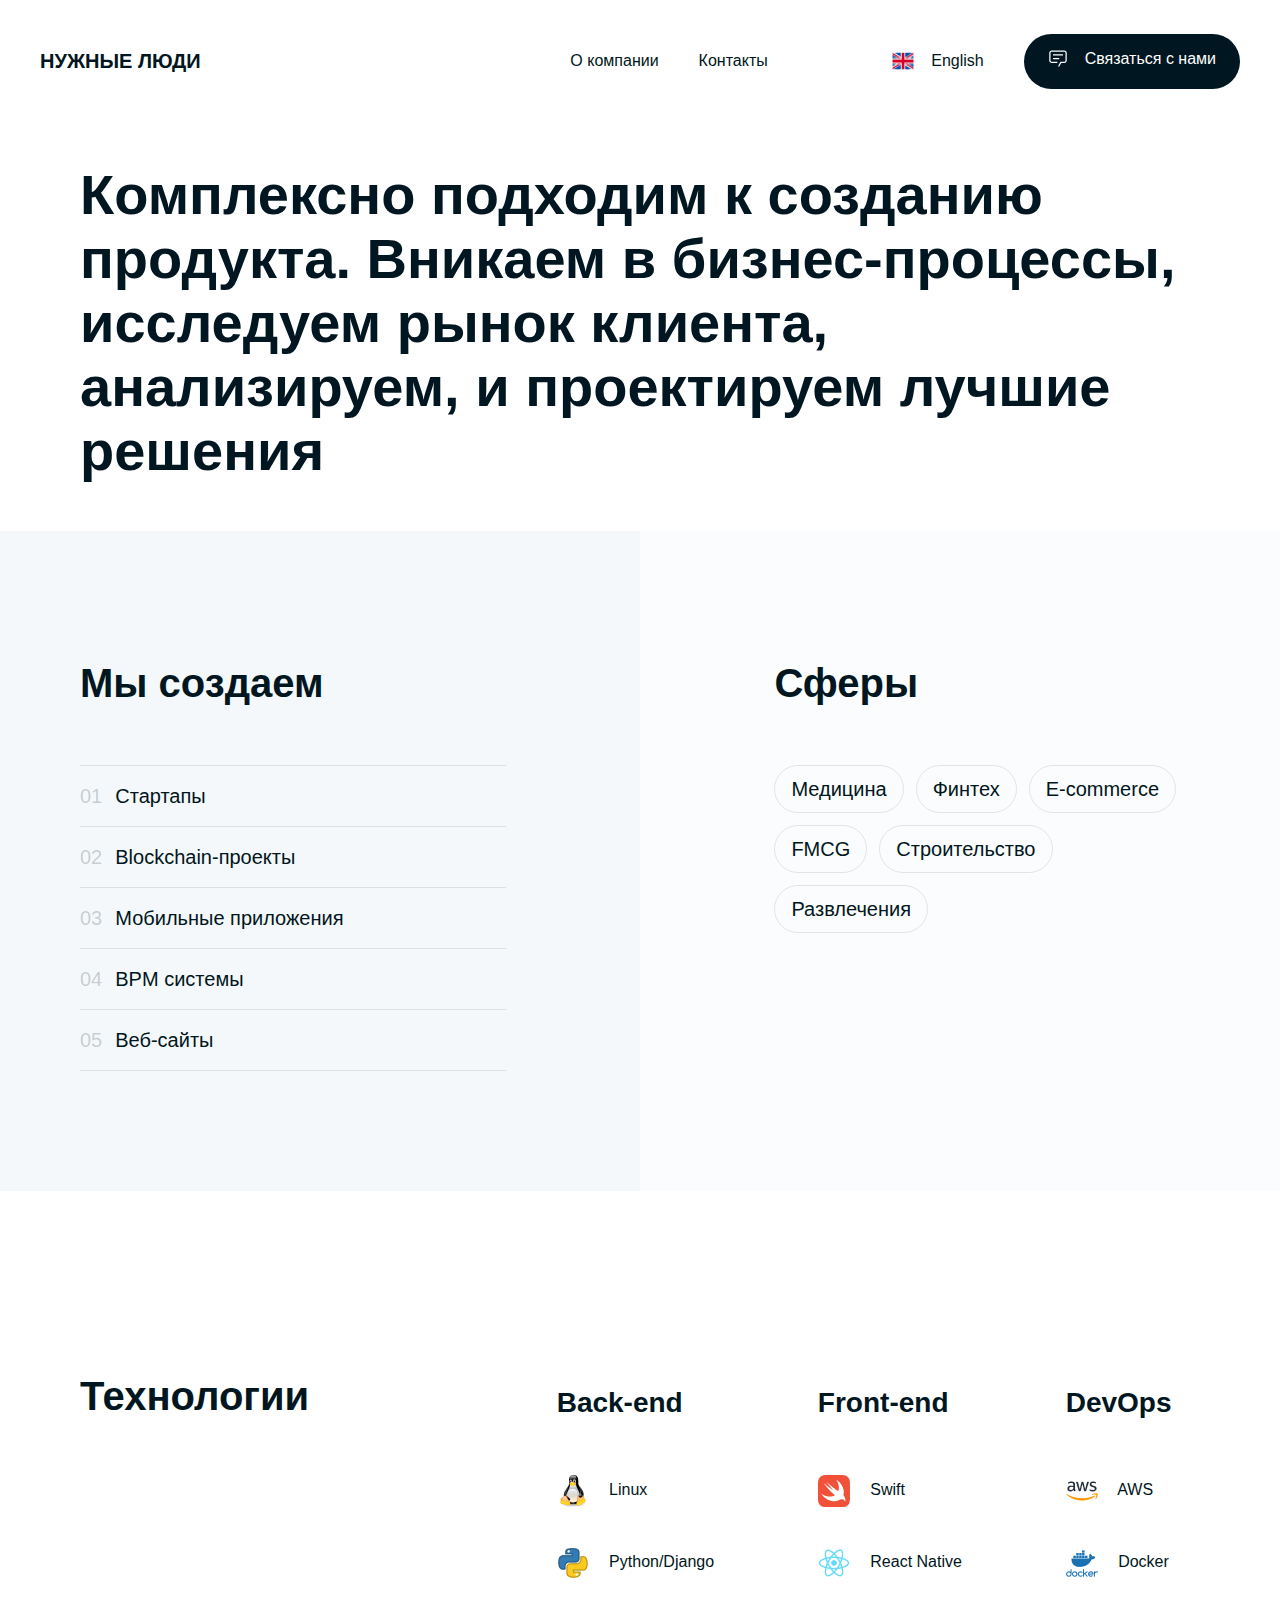
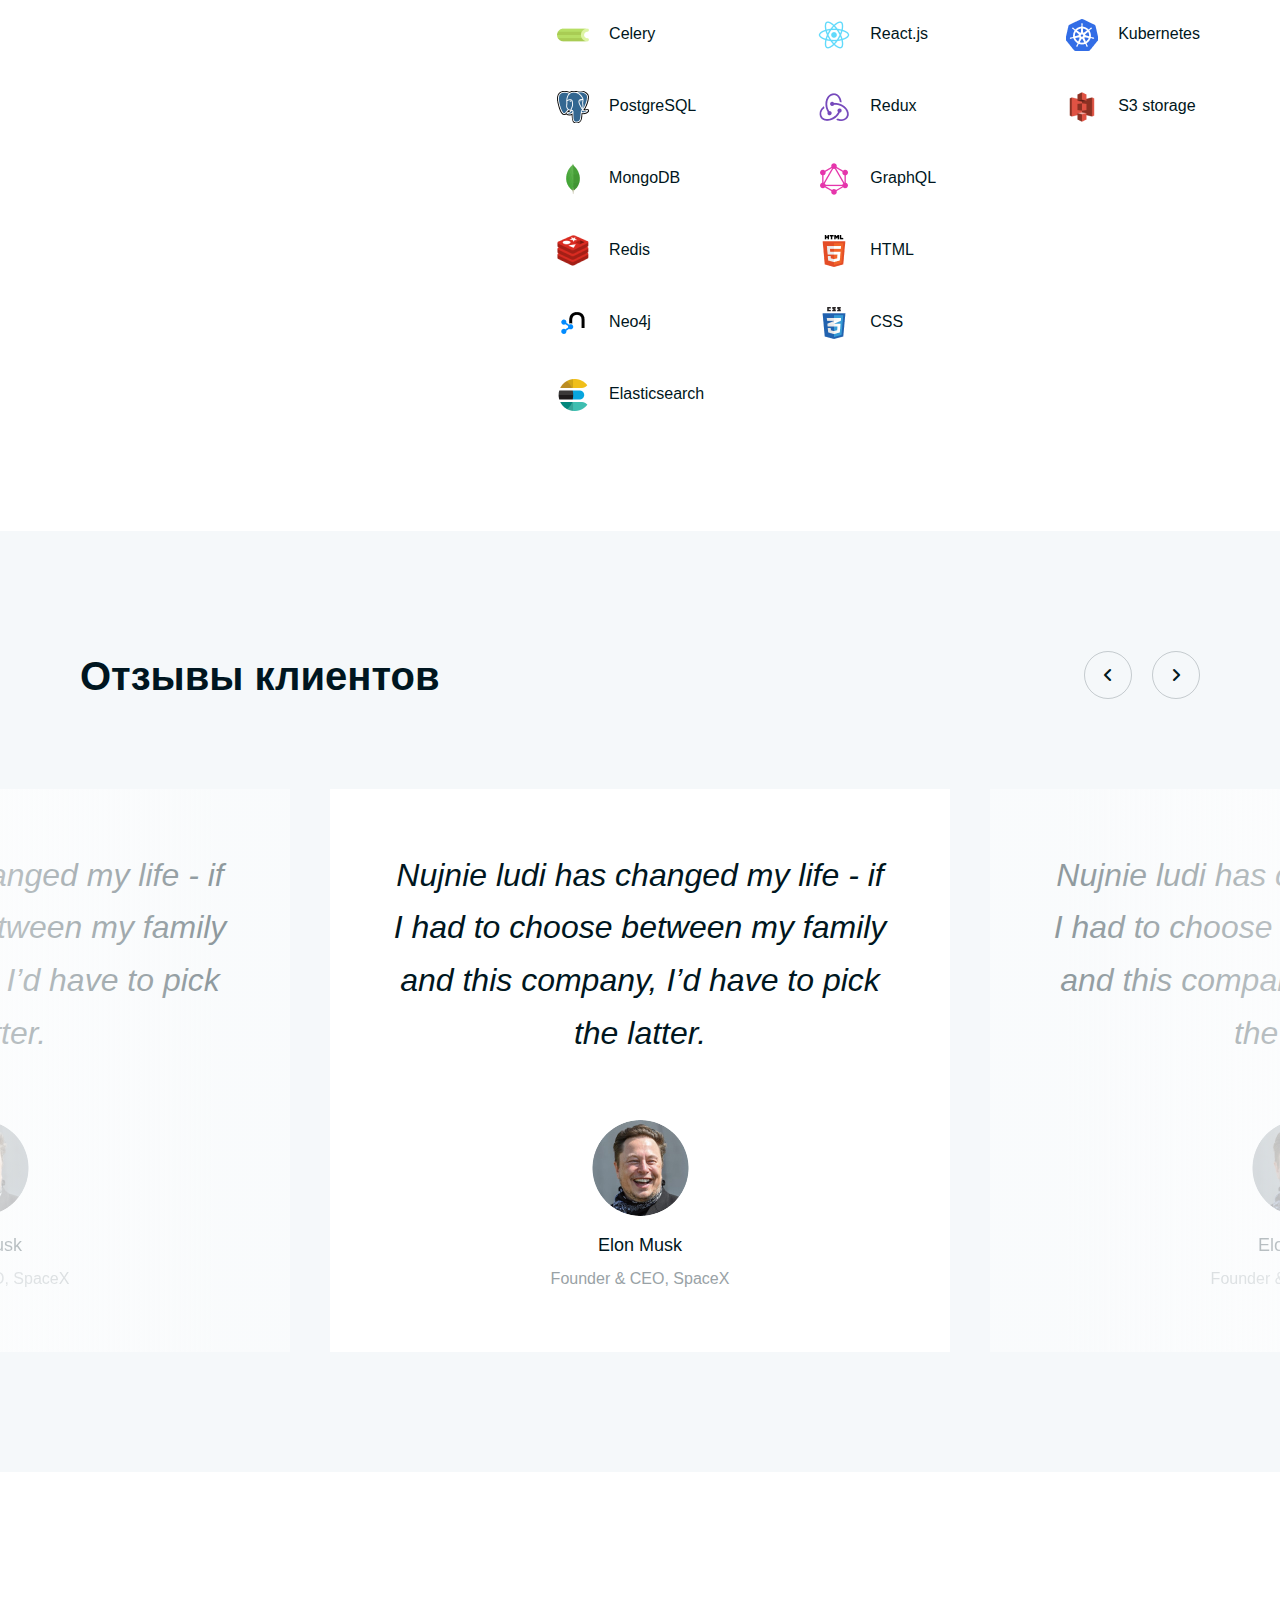
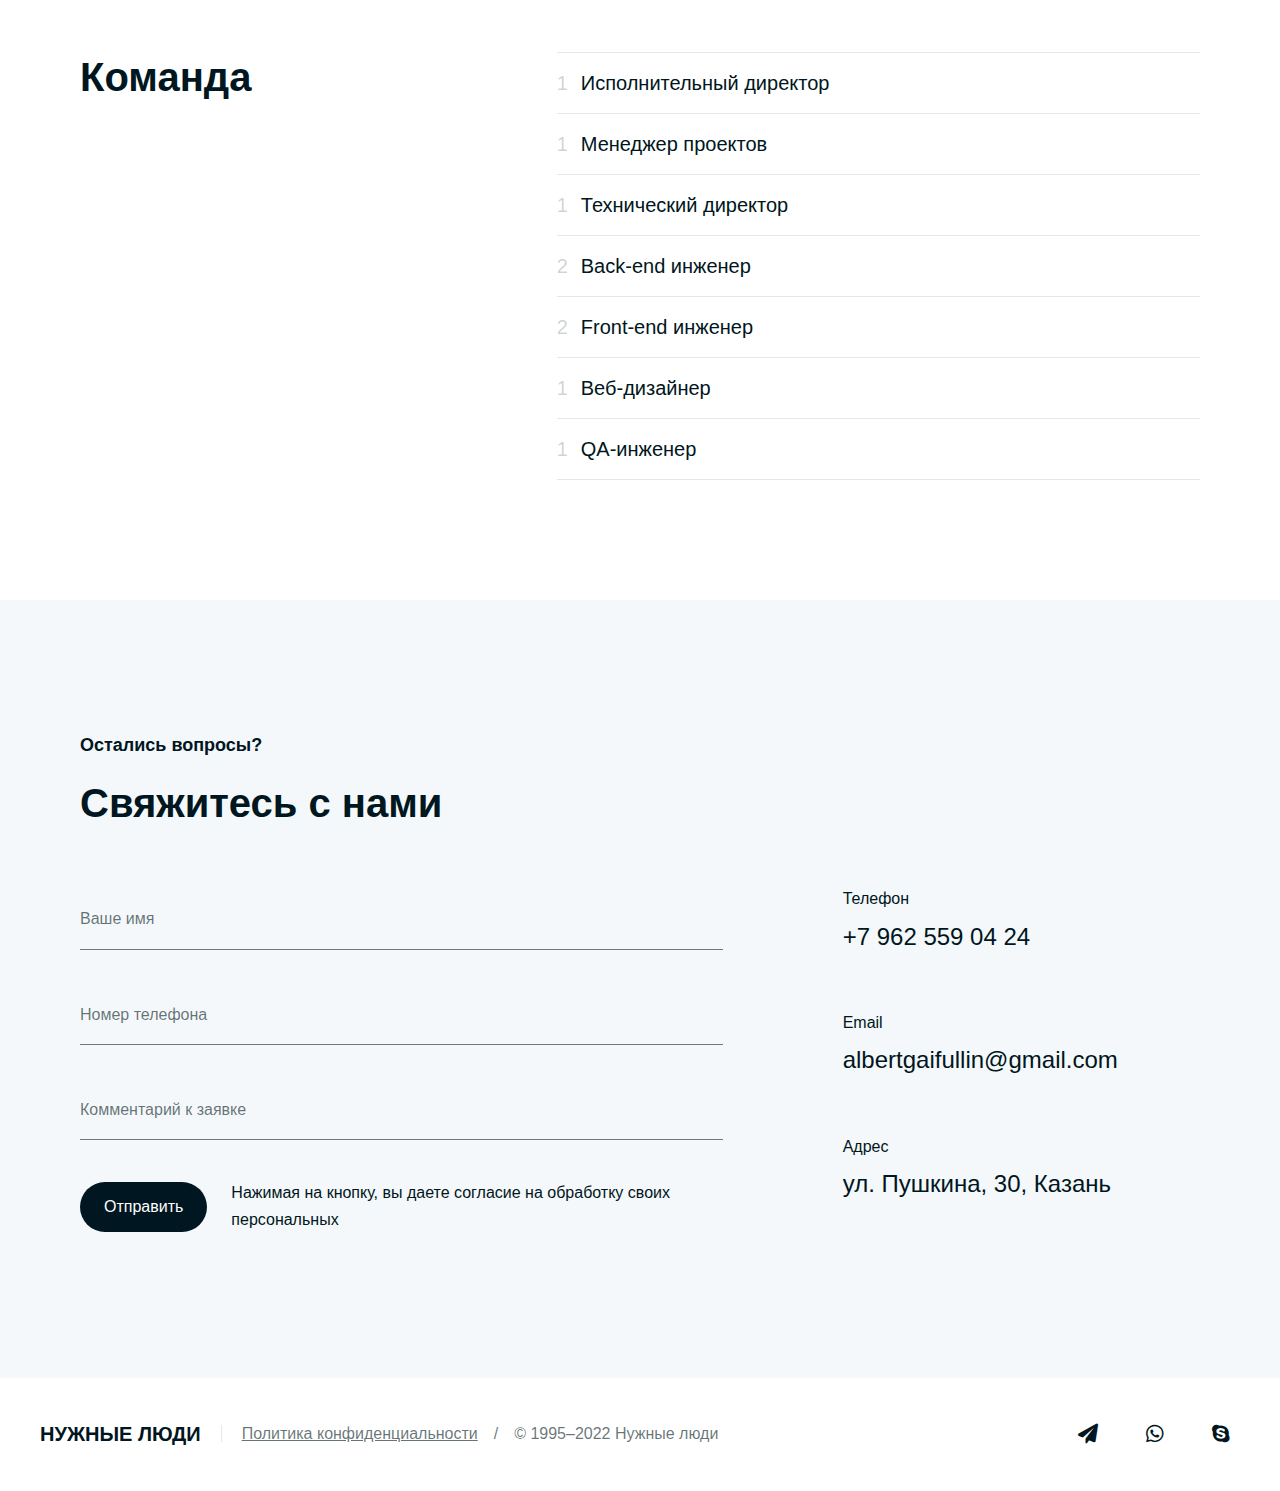
==== about.html @ 9cf22877 "1" ====
<!DOCTYPE html>
<html>

<head>

	<meta charset="utf-8">
	<!-- <base href="/"> -->

	<title>Нужные люди</title>
	<meta name="description" content="Создаем веб-сервисы и мобильные приложения">

	<meta name="viewport"
		content="width=device-width, initial-scale=1.0, minimum-scale=1.0, maximum-scale=1.0, user-scalable=no">

	<link rel="icon" href="images/favicon.png">
	<meta property="og:image" content="images/preview.jpg">

	<link rel="stylesheet" href="libs/bootstrap/css/bootstrap-reboot.min.css">
	<link rel="stylesheet" href="libs/bootstrap/css/bootstrap-grid.min.css">
	<link rel="stylesheet" href="fonts/fa/all.min.css">
	<link rel="stylesheet" href="css/main.css">
	<link rel="stylesheet" href="css/media.css">
	<link rel="stylesheet" href="libs/swiper/swiper-bundle.min.css">
	<script src="libs/jquery/jquery-3.6.0.min.js" defer></script>

	<script src="js/common.js" defer></script>
	<script src="libs/mixitup/dist/mixitup.min.js"></script>
	<script src="libs/swiper/swiper-bundle.min.js"></script>

</head>

<body>
	<main>
		<header>
			<div class="header-left">
				<a href="/" class="logo">
					Нужные люди
				</a>
			</div>
			<div class="mobile-menu">
				<span></span>
			</div>
			<div class="header-right">
				<nav class="header-menu">
					<ul>
						<li><a href="#">О компании</a></li>
						<li><a href="#">Контакты</a></li>
					</ul>
				</nav>
				<div class="header-info">
					<div class="language">
						<div class="active-language">
							<img src="images/uk.png" alt="">
							<span>English</span>
						</div>
					</div>
					<div class="language-list">
						<div class="language-list-menu">
							<div class="language-list-menu-item">
								<a href="#"><img src="images/uk.png" alt="">Русский</a>
							</div>
							<div class="language-list-menu-item">
								<a href="#"><img src="images/uk.png" alt="">Китайский</a>
							</div>
						</div>
					</div>
					<div class="contact-widgets hide-on-desk">
						<div class="contact-widget">
							<p>Телефон</p>
							<a href="tel:+79625590424">+7 962 559 04 24</a>
						</div>
						<div class="contact-widget">
							<p>Email</p>
							<a href="mailto:albertgaifullin@gmail.com">albertgaifullin@gmail.com</a>
						</div>
						<div class="contact-widget">
							<p>Адрес</p>
							<span>ул. Пушкина, 30, Казань</span>
						</div>
					</div>
					<div class="contact-right">
						<a href="#" class="main-btn hide-on-mob contact-btn">Связаться с нами</a>
						<div class="contact-widget-header">
							<ul>
								<li><a href="#"><i class="fa-regular fa-paper-plane"></i>Telegram</a></li>
								<li><a href="#"><i class="fa-brands fa-whatsapp"></i>WhatsApp</a></li>
								<li><a href="#"><i class="fa-brands fa-skype"></i>Skype</a></li>
								<li><a href="#"><i class="fa-regular fa-envelope"></i>Email</a></li>
							</ul>
						</div>
					</div>
				</div>
			</div>
		</header>
		<section class="first-section first-home">
			<div class="container">
				<div class="row">
					<div class="col-12">
						<div class="title-wrap">
							<h1>Комплексно подходим к созданию продукта. Вникаем в бизнес-процессы, исследуем рынок клиента, анализируем, и проектируем лучшие решения</h1>
						</div>
					</div>
				</div>
			</div>
		</section>
		<section class="services">
			<div class="container">
				<div class="row">
					<div class="col-12">
						<div class="services-list">
							<div class="service-item">
								<h2>Мы создаем</h2>
								<ul>
									<li><span>01</span>Стартапы</li>
									<li><span>02</span>Blockchain-проекты</li>
									<li><span>03</span>Мобильные приложения</li>
									<li><span>04</span>BPM системы</li>
									<li><span>05</span>Веб-сайты</li>
								</ul>
							</div>
							<div class="service-item">
								<h2>Сферы</h2>
								<ul>
									<li><a href="#">Медицина</a></li>
									<li><a href="#">Финтех</a></li>
									<li><a href="#">E-commerce</a></li>
									<li><a href="#">FMCG</a></li>
									<li><a href="#">Cтроительство</a></li>
									<li><a href="#">Развлечения</a></li>
								</ul>
							</div>
						</div>
					</div>
				</div>
			</div>
		</section>
		<section class="tech">
			<div class="container">
				<div class="row">
					<div class="col-lg-5">
						<div class="section-title-widget">
							<h2>Технологии</h2>
						</div>
					</div>
					<div class="col-lg-7">
						<div class="tech-list">
							<div class="tech-list-item">
								<div class="tech-list-title">
									<h3>Back-end</h3>
								</div>
								<div class="tech-list-info">
									<img src="images/linux.png" alt="">
									<span>Linux</span>
								</div>
								<div class="tech-list-info">
									<img src="images/pyton.png" alt="">
									<span>Python/Django</span>
								</div>
								<div class="tech-list-info">
									<img src="images/celery.png" alt="">
									<span>Celery</span>
								</div>
								<div class="tech-list-info">
									<img src="images/postagresql.png" alt="">
									<span>PostgreSQL</span>
								</div>
								<div class="tech-list-info">
									<img src="images/mongo.png" alt="">
									<span>MongoDB</span>
								</div>
								<div class="tech-list-info">
									<img src="images/redis.png" alt="">
									<span>Redis</span>
								</div>
								<div class="tech-list-info">
									<img src="images/neo4j.png" alt="">
									<span>Neo4j</span>
								</div>
								<div class="tech-list-info">
									<img src="images/elasticsearch.png" alt="">
									<span>Elasticsearch</span>
								</div>
							</div>
							<div class="tech-list-item">
								<div class="tech-list-title">
									<h3>Front-end</h3>
								</div>
								<div class="tech-list-info">
									<img src="images/switft.png" alt="">
									<span>Swift</span>
								</div>
								<div class="tech-list-info">
									<img src="images/react.png" alt="">
									<span>React Native</span>
								</div>
								<div class="tech-list-info">
									<img src="images/react.png" alt="">
									<span>React.js</span>
								</div>
								<div class="tech-list-info">
									<img src="images/redux.png" alt="">
									<span>Redux</span>
								</div>
								<div class="tech-list-info">
									<img src="images/graphql.png" alt="">
									<span>GraphQL</span>
								</div>
								<div class="tech-list-info">
									<img src="images/html.png" alt="">
									<span>HTML</span>
								</div>
								<div class="tech-list-info">
									<img src="images/css.png" alt="">
									<span>CSS</span>
								</div>
							</div>
							<div class="tech-list-item">
								<div class="tech-list-title">
									<h3>DevOps</h3>
								</div>
								<div class="tech-list-info">
									<img src="images/aws.png" alt="">
									<span>AWS</span>
								</div>
								<div class="tech-list-info">
									<img src="images/docker.png" alt="">
									<span>Docker</span>
								</div>
								<div class="tech-list-info">
									<img src="images/kubernetes.png" alt="">
									<span>Kubernetes</span>
								</div>
								<div class="tech-list-info">
									<img src="images/s3storage.png" alt="">
									<span>S3 storage</span>
								</div>
							</div>
						</div>
					</div>
				</div>
			</div>
		</section>
		<section class="feedback">
			<div class="container">
				<div class="row">
					<div class="col-md-10">
						<div class="section-title-widget">
							<h2>Отзывы клиентов</h2>
						</div>
					</div>
					<div class="col-md-2">
						<div class="feedback-arrows">
							<div class="feedback-prev feedback-btn"><i class="fa-solid fa-angle-left"></i></div>
							<div class="feedback-next feedback-btn"><i class="fa-solid fa-angle-right"></i></div>
						</div>
					</div>
				</div>
			</div>
			<div class="row">
				<div class="col-12">
					<div class="feedback-carousel">
						<div class="swiper-wrapper">
							<div class="swiper-slide text-center">
								<p><i>Nujnie ludi has changed my life - if I had to choose between my family and this company, I’d have to pick the latter.</i></p>
								<img src="images/elon.jpg" alt="">
								<div class="feedback-details">
									<div class="feedback-name">Elon Musk</div>
									<span>Founder & CEO, SpaceX</span>
								</div>
							</div>
							<div class="swiper-slide text-center">
								<p><i>Nujnie ludi has changed my life - if I had to choose between my family and this company, I’d have to pick the latter.</i></p>
								<img src="images/elon.jpg" alt="">
								<div class="feedback-details">
									<div class="feedback-name">Elon Musk</div>
									<span>Founder & CEO, SpaceX</span>
								</div>
							</div>
							<div class="swiper-slide text-center">
								<p><i>Nujnie ludi has changed my life - if I had to choose between my family and this company, I’d have to pick the latter.</i></p>
								<img src="images/elon.jpg" alt="">
								<div class="feedback-details">
									<div class="feedback-name">Elon Musk</div>
									<span>Founder & CEO, SpaceX</span>
								</div>
							</div>
						</div>
					</div>
				</div>
			</div>
		</section>
		<section class="team">
			<div class="container">
				<div class="row">
					<div class="col-md-5">
						<div class="section-title-widget">
							<h2>Команда</h2>
						</div>
					</div>
					<div class="col-md-7">
						<div class="service-item-alt">
							<ul>
								<li><span>1</span>Исполнительный директор</li>
								<li><span>1</span>Менеджер проектов</li>
								<li><span>1</span>Технический директор</li>
								<li><span>2</span>Back-end инженер</li>
								<li><span>2</span>Front-end инженер</li>
								<li><span>1</span>Веб-дизайнер</li>
								<li><span>1</span>QA-инженер</li>
							</ul>
						</div>
					</div>
				</div>
			</div>
		</section>
		<section class="contact">
			<div class="container">
				<div class="row">
					<div class="col-12">
						<div class="section-title-widget">
							<h4>Остались вопросы?</h4>
							<h2>Свяжитесь с нами</h2>
						</div>
					</div>
				</div>
				<div class="row mt-50 mt-sm-40">
					<div class="col-lg-7">
						<form action="/" class="contact-form">
							<div class="form-group">
								<input type="text" id="user_name" required autocomplete="off">
								<label for="user_name">Ваше имя</label>
							</div>
							<div class="form-group">
								<input type="text" id="user_phone" required autocomplete="off">
								<label for="user_phone">Номер телефона</label>
							</div>
							<div class="form-group">
								<input type="text" id="user_text" autocomplete="off" aria-required="false">
								<label for="user_text">Комментарий к заявке</label>
							</div>
							<div class="form-group-double">
								<button type="submit" class="main-btn">Отправить</button>
								<div class="personal-text">Нажимая на кнопку, вы даете согласие на обработку своих
									персональных</div>
							</div>
						</form>
					</div>
					<div class="col-lg-4 offset-lg-1">
						<div class="contact-widgets">
							<div class="contact-widget">
								<p>Телефон</p>
								<a href="tel:+79625590424">+7 962 559 04 24</a>
							</div>
							<div class="contact-widget">
								<p>Email</p>
								<a href="mailto:albertgaifullin@gmail.com">albertgaifullin@gmail.com</a>
							</div>
							<div class="contact-widget">
								<p>Адрес</p>
								<span>ул. Пушкина, 30, Казань</span>
							</div>
						</div>
					</div>
				</div>
			</div>
		</section>
		<footer>
			<div class="footer-widget">
				<a href="#" class="logo">
					Нужные люди
				</a>
				<div class="copyrights">
					<a href="#">Политика конфиденциальности</a>
					<p>© 1995–2022 Нужные люди</p>
				</div>
			</div>
			<div class="footer-widget">
				<nav class="social">
					<ul>
						<li><a href="#"><i class="fa-solid fa-paper-plane"></i></a></li>
						<li><a href="#"><i class="fa-brands fa-whatsapp"></i></a></li>
						<li><a href="#"><i class="fa-brands fa-skype"></i></a></li>
					</ul>
				</nav>
			</div>
		</footer>
	</main>
</body>

</html>
---- css/main.css ----
/* USER VARIABLES SECTION */

:root {
	--accent: #001620;
	--text: #001620;
	--regular-text: 16px;
	--lineheight: 1.65;
	--userfont: helvetica-neue, sans-serif;
	--systemfont: -apple-system, BlinkMacSystemFont, Arial, sans-serif;
	--alt:rgba(0, 22, 32, 0.4);
	--grey: #F5F8FA;
}

/* BOOTSTRAP SETTINGS SECTION */

/* gutter 20px (10px + 10px). Comment this code for default gutter start at 1.5rem (24px) wide. */
.container, .container-fluid, .container-lg, .container-md, .container-sm, .container-xl, .container-xxl { --bs-gutter-x: .625rem; }
.row, .row > * { --bs-gutter-x: 1.5rem; }

/* FONTS LOAD SECTION */

@font-face { src: url("../fonts/roboto-regular-webfont.woff2") format("woff2"); font-family: "helvetica-neue"; font-weight: 400; font-style: normal; }
@font-face { src: url("../fonts/roboto-italic-webfont.woff2") format("woff2"); font-family: "helvetica-neue"; font-weight: 400; font-style: italic; }
@font-face { src: url("../fonts/roboto-bold-webfont.woff2") format("woff2"); font-family: "helvetica-neue"; font-weight: 700; font-style: normal; }
@font-face { src: url("../fonts/roboto-bolditalic-webfont.woff2") format("woff2"); font-family: "helvetica-neue"; font-weight: 700; font-style: italic; }

/* GENERAL CSS SETTINGS */

::placeholder { color: rgba(0, 22, 32, 0.6); }
::selection { background-color: var(--accent); color: #fff; }
input, textarea { outline: none; }
input:focus:required{border-color: #001620;}
input:focus:required:invalid,input:focus, textarea:focus:required:invalid { border-color: #001620;}
input:required:valid, textarea:required:valid { border-color: #001620; }

body {
	font-family: var(--userfont);
	font-size: var(--regular-text);
	line-height: var(--lineheight);
	color: var(--text);
	min-width: 320px;
	position: relative;
	overflow: visible;
}

/* USER STYLES */
section{
	position: relative;
}

main{
	overflow: hidden;
}
.image {
	max-width: 100%;
	margin-bottom: var(--bs-gutter-x);
	border-radius: 4px;
}
.mb-60{
	margin-bottom: 60px;
}
.section-title-widget h2,.section-title-widget h4{
	line-height: 50px;
}
.accent {
	color: var(--accent);
	font-weight: bold;
}
.text-center{
	text-align: center;
}
.mt-50{
	margin-top: 50px;
}
h1,h2,h3,h4,h5{
	font-weight: 700;
	line-height: 64px;
}
h1{
	font-size: 56px;
}
h2{
	font-size: 40px;
}
h4{
	font-size: 18px;
}
/* buttons */
.main-btn{
	background: var(--text);
	padding: 12px 24px;
	color: #fff;
	text-decoration: none;
	transition: 0.4s ease;
	text-align: center;
	border-radius: 2rem;
	border: none;
	display: inline-block;
}
.main-btn:hover{
	opacity: 0.8;
	color: #fff;
	text-decoration: none;
	transition: 0.4s ease;
}
.case-filter {
    display: flex;
    align-items: center;
    justify-content: center;
	margin-bottom: 40px;
}
.case-filter button{
	padding: 9px 16px;
	border: 1px solid rgba(0, 22, 32, 0.1);
	background: #fff;
	margin: 0 4px;
	font-weight: 400;
	font-size: 14px;
	transition: 0.3s ease;
}
.case-filter button:hover,button.active{
	background: rgba(0, 22, 32, 0.04);
	border: 1px solid rgba(0, 22, 32, 0.4);
	transition: 0.3s ease;
}
.case-filter button span{
	margin-left: 10px;
	color: var(--alt);
	text-align: center;
}
.contact-btn::before{
	content: url('../images/chat.svg');
	margin-right: 17px;
	vertical-align: sub;
}
.alt-btn{
	color: var(--text);
	background: #fff;
	text-decoration: none;
	text-align: center;
	transition: 0.3s ease;
	padding: 13px 24px;
	border: 1px solid rgba(0, 22, 32, 0.1);
	border-radius: 2rem;
	display: inline-block;
}
.alt-btn:hover{
	opacity: 0.8;
	transition: 0.3s ease;
	color: var(--text);
}
.alt-btn.show-more::after{
	font-family: "Font Awesome 5 Free";
    content: "\f107";
    font-weight: 900;
	margin-left: 13px;
}
/*header*/
.mobile-menu{
	display: none;
	width: 24px;
	height: 24px;
	position: relative;
	transition: 0.1s ease;
}
.mobile-menu.active{
	width: 24px;
	height: 30px;
	transition: 0.1s ease;
}
.mobile-menu.active span {
    content: '';
    width: 2px;
    height: 100%;
    background: #000;
    position: absolute;
    right: 0;
    top: -6px;
    left: 0;
    margin: auto;
}
.mobile-menu.active.mobile-menu::before {
    content: '';
    width: 68%;
    height: 2px;
    background: #000;
    position: absolute;
    top: 0;
    left: 0px;
    transform: rotate(-240deg);
    -webkit-transform: rotate(-240deg);
    transition: 0.4s ease;
}
.mobile-menu.active.mobile-menu::after {
    content: '';
    width: 68%;
    height: 2px;
    background: #000;
    position: absolute;
    top: 0;
    right: 0px;
    transform: rotate(240deg);
    -webkit-transform: rotate(240deg);
    transition: 0.4s ease;
}
.mobile-menu::after {
    content: '';
    width: 100%;
    height: 2px;
    background: #000;
    position: absolute;
    top: 20%;
    transition: 0.4s ease;
}
.mobile-menu::before {
    content: '';
    width: 100%;
    height: 2px;
    background: #000;
    position: absolute;
    bottom: 20%;
    transition: 0.4s ease;
}
header{
	background: #fff;
	padding: 34px 40px;
	display: flex;
	justify-content: space-between;
	align-items: center;
}
header ul{
	list-style: none;
	padding-left: 0;
	margin-bottom: 0;
	display: flex;
}
header ul li{
	margin: 0 20px;
}
header ul li a{
	color: var(--text);
	text-decoration: none;
	transition: 0.4s ease;
}
header ul li a:hover{
	color: var(--text);
	opacity: 0.8;
	transition: 0.4s ease;
}
header .header-info {
    display: flex;
    align-items: center;
	position: relative;
}
.logo{
	font-weight: 700;
	font-size: 20px;
	color: var(--text);
	text-decoration: none;
	transition: 0.4s ease;
	text-transform: uppercase;
}
.logo:hover{
	opacity: 0.8;
	transition: 0.4s ease;
	color: var(--text);
}
.header-left {
    width: 74%;
}
.header-right {
    width: 100%;
    justify-content: space-between;
    display: flex;
    align-items: center;
}
.header-info .language{
	display: flex;
	align-items: center;
	margin-right: 40px;
}
.language-list-menu-item img{
	margin-right: 17px;
}
.language-list-menu-item {
    display: flex;
    align-items: center;
	margin:6px 0;
}
.language-list-menu-item a{
	color: var(--text);
	text-decoration: none;
	transition: 0.4s ease;
}
.language-list-menu-item a:hover{
	opacity: 0.8;
	transition: 0.4s ease;
}
.active-language {
    display: flex;
	cursor: pointer;
	transition: 0.4s ease;
}
.active-language:hover{
	opacity: 0.8;
	transition: 0.4s ease;
}
.active-language span{
	margin-left: 17px;
}
.language-list-menu {
    position: absolute;
    left: 0;
	margin-top: 20px;
	opacity: 0;
	visibility: hidden;
	transition: 0.2s ease;
}
.language-list-menu.active{
	opacity: 1;
	visibility: visible;
	transition: 0.2s ease;
	z-index: 2;
}
/*first screen*/
.first-section{
	display: flex;
	align-items: center;
	margin: 40px 0;
	height: 100%;
}
.contact-right{
	position: relative;
	
}
.contact-widget-header{
	position: absolute;
	margin-top: 16px;
	right: 0;
	padding: 22px;
	width: 100%;
	background: #fff;
	z-index: 2;
	opacity: 0;
	visibility: hidden;
	transition: 0.2s ease;
	box-shadow: 0px 42px 80px rgba(0, 22, 32, 0.06), 0px 17.5466px 33.4221px rgba(0, 22, 32, 0.0431313), 0px 9.38125px 17.869px rgba(0, 22, 32, 0.0357664), 0px 5.25905px 10.0172px rgba(0, 22, 32, 0.03), 0px 2.79304px 5.32008px rgba(0, 22, 32, 0.0242336), 0px 1.16225px 2.21381px rgba(0, 22, 32, 0.0168687);
}
.contact-widget-header.active{
	opacity: 1;
	transition: 0.2s ease;
	visibility: visible;
}
.contact-widget-header ul {
	flex-flow: column;
}
header .contact-widget-header ul li{
	margin-bottom: 19px;
	margin-left: 0;
	margin-right: 0;
}
.contact-widget-header ul li:last-child{
	margin-bottom: 0;
}
.contact-widget-header ul li a i{
	margin-right: 17px;
}
/*cases*/
.case .case-title{
	line-height: 26px;
	font-size: 18px;
	margin-bottom: 16px;
}
.case .case-thumbnail img{
	width: 100%;
	object-fit: cover;
}
.case{
	margin-bottom: 40px;
	display: block;
	text-decoration: none;
	color: var(--text);
	transition: 0.3s ease;
}
.case:hover{
	opacity: 0.8;
	color: var(--text);
	transition: 0.3s ease;
}
section.cases{
	padding-bottom: 90px;
}
/*contact*/
section.contact{
	padding: 120px 0;
	background: var(--grey);
}

.contact-form .form-group{
	position: relative;
	margin-bottom: 32px;
}
.contact-form .form-group input{
	color: var(--text);
	padding: 18px 0;
	background: transparent;
	border-top: none;
	border-left: none;
	border-right: none;
	width: 100%;
	border-bottom-width: 1px;
}

.contact-form .form-group input[data-value]:not([data-value=""]) ~ label,
.contact-form .form-group input:focus ~ label{
	font-size: 12px;
	top: -8px;
	color: #001620;
}

.contact-form .form-group label {
	position: absolute;
	left: 0;
	font-size: 16px;
	top: 20px;
	color: rgba(0, 22, 32, 0.6);
	transition: 0.2s ease;
	pointer-events: none;
}
.form-group-double {
    display: flex;
    align-items: center;
    width: 78%;
	margin-top: 40px;
}
.personal-text{
	margin-left: 24px;
}
.contact-widgets {
    display: flex;
    flex-flow: column;
    justify-content: space-between;
    height: 100%;
}
.contact-widget{
	margin-bottom: 57px;
}
.contact-widget p{
	margin-bottom: 8px;
}
.contact-widget a,.contact-widget span{
	font-size: 24px;
	line-height: 32px;
	color: #001620;
	transition: 0.3s ease;
	text-decoration: none;
}
.contact-widget a:hover{
	transition: 0.3s ease;
	opacity: 0.8;
}
/*footer*/
footer{
	padding: 40px;
	display: flex;
	align-items: center;
	justify-content: space-between;
}
footer .footer-widget{
	display: flex;
	align-items: center;
}
footer .copyrights{
	color: rgba(0, 22, 32, 0.6);
	display: flex;
	position: relative;
}
footer .copyrights a{
	color: rgba(0, 22, 32, 0.6);
	transition: 0.3s ease;
}
footer .copyrights a:hover{
	opacity: 0.8;
	transition: 0.3s ease;
}
footer .copyrights p{
	margin-bottom: 0;
}
footer .copyrights p::before{
	content: '/';
	margin: 0 16px;
}
footer .copyrights a::before {
    content: '';
    margin: 0 20px;
    border-left: rgba(0, 22, 32, 0.1) 1px solid;
}
.social ul{
	display: flex;
	list-style: none;
	padding-left: 0;
	margin-bottom: 0;
}
.social ul li{
	margin-left: 28px;
}
.social ul li:first-child{
	margin-left: 0;
}
.social ul li a{
	color: var(--text);
	font-size: 20px;
	padding: 10px;
}
/*contacts*/
.contacts{
	padding: 40px 0;
}
.contacts .contact-widget{
	margin-bottom: 80px;
}
/*about*/
.service-item {
    padding: 120px 0;
    width: 38%;
}
.service-item:last-child ul{
	display: flex;
	flex-flow: wrap;
}
.service-item:last-child ul li{
	border: 1px solid rgba(0, 22, 32, 0.1);
	padding: 9px 16px;
	border-radius: 2rem;
	margin-right: 12px;
	margin-bottom: 12px;
}
.service-item ul,.service-item-alt ul,.case-item ul{
	list-style: none;
	padding-left: 0;
	margin-bottom: 0;
	margin-top: 50px;
}
.service-item ul li,.service-item-alt ul li,.case-item ul li{
	padding: 16px 0;
	font-size: 20px;
	line-height: 28px;
	border-top: 1px solid rgba(0, 22, 32, 0.1);
}
.service-item ul li a{
	color: var(--accent);
	text-decoration: none;
}
.service-item ul li:last-child,.service-item-alt ul li:last-child,.case-item ul li:last-child{
	border-bottom: 1px solid rgba(0, 22, 32, 0.1);
}

.service-item ul li span,.service-item-alt ul li span{
	color: rgba(0, 22, 32, 0.2);
	margin-right: 13px;
}
.case-item ul li{
	display: flex;
}
.case-item ul li span{
	color: rgba(0, 22, 32, 0.72);
	margin-right: 196px;
	width: 12%;
}
.case-item ul li a{
	color: var(--accent);
}
.case-item ul li a::after{
	content: url('../images/arrow-link.svg');
	margin-left: 11px;
}
.service-item-alt ul,.case-item ul{
	margin-top: 0;
}
.services-list{
	display: flex;
	justify-content: space-between;
}
.services:before {
    content: '';
    position: absolute;
    left: 0;
    bottom: 0;
    top: 0;
    background: #F5F8FA;
    z-index: -1;
    width: 50%;
    height: auto;
}
.services:after {
    content: '';
    position: absolute;
    right: 0;
    bottom: 0;
    top: 0;
    background: #FBFCFD;
    z-index: -1;
    width: 50%;
    height: auto;
}
/*tech*/
.tech{
	padding: 180px 0 120px 0;
}
.tech-list {
    display: flex;
    justify-content: space-between;
}
.tech-list-info{
	margin-bottom: 40px;
}
.tech-list-info:last-child{
	margin-bottom: 0;
}
.tech-list-info img{
	margin-right: 16px;
}
.tech-list-title{
	margin-bottom: 40px;
}
/*feedback*/
.feedback{
	background: #F5F8FA;
	padding: 120px 0;
}
.feedback-carousel .swiper-slide{
	background: #fff;
	padding: 60px;
}
.feedback-carousel .swiper-slide p{
	font-size: 32px;
	font-weight: 300;
	margin-bottom: 60px;
}
.feedback-carousel .swiper-slide span{
	color: #99A2A6;
}
.feedback-carousel .swiper-slide img{
	border-radius: 100%;
	margin-bottom: 16px;
}
.feedback-carousel .swiper-slide.text-center.swiper-slide-prev::before {
	background: linear-gradient(-270deg, #ffffff 0%, rgb(245 248 250 / 58%) 87.69%);
    position: absolute;
    content: '';
    width: 100%;
    height: 100%;
    left: 0;
    right: 0;
    bottom: 0;
    top: 0;
}
.feedback-carousel .swiper-slide.text-center.swiper-slide-next::before {
	background: linear-gradient(270deg, #ffffff 0%, rgb(245 248 250 / 58%) 87.69%);
    position: absolute;
    content: '';
    width: 100%;
    height: 100%;
    left: 0;
    right: 0;
    bottom: 0;
    top: 0;
}
.feedback-carousel{
	margin-top: 80px;
}
.feedback-name{
	font-size: 18px;
	line-height: 26px;
	font-weight: 400;
	margin-bottom: 8px;
}
.feedback-arrows,.case-arrows{
	display: flex;
	align-items: center;
	justify-content: flex-end;
}
.feedback-btn,.case-btn{
	border-radius: 100%;
	border: 1px solid rgba(0, 22, 32, 0.2);
	padding: 17px 20px;
	width: 48px;
	height: 48px;
	display: flex;
	align-items: center;
	justify-content: center;
	margin-left: 20px;
	transition: 0.3s ease;
}
.feedback-btn:hover,.case-btn:hover{
	opacity: 0.6;
	transition: 0.3s ease;
}
.feedback-btn i,.case-btn i{
	font-size: 16px;
}
/*team*/
.team{
	padding: 180px 0 120px 0;
}

/*case*/
.case-section{
	background: #F5F8FA;
	padding: 120px 0;
}
.case-carousel{
	margin-top: 40px;
}
.case-carousel .case{
	margin-bottom: 0;
}
.case-btn.swiper-button-disabled{
	opacity: 0.5;
}

.case-btn:first-child{
	margin-left: 0;
}
.case-result-img img{
	width: 100%;
	object-fit: cover;
}
.case-result-img{
	margin-bottom: 24px;
}
.result {
	padding: 120px 0;
}
.about-case{
	padding-top: 120px;
}
.bg-case .case-result-img img{
	max-height: 560px;
}
.bg-case{
	padding-top: 80px;
}
---- css/media.css ----
/* === DESKTOP FIRST === */

/* xl <= Extra extra large (xxl) */
@media (max-width : 1400px) {
	.form-group-double{
		width: 100%;
	}
}

/* lg <= Extra large (xl) */
@media (max-width : 1200px) {
	.case-filter button{
		font-size: 11px;
	}
	.header-left{
		width: 50%;
	}
	.feedback-carousel .swiper-slide p{
		font-size: 26px;
	}
}

/* md <= Large (lg) */
@media (max-width : 992px) {
	.contacts .contact-widget {
		margin-bottom: 40px;
	}
	.first-section{
		margin: 20px 0;
	}
	.case-filter button{
		font-size: 16px;
	}
	
	footer,footer .footer-widget,footer .copyrights{
		flex-flow: column;
		text-align: center;
	}
	footer .copyrights{
		margin: 20px 0;
	}
	.social{
		margin-top: 20px;
	}
	section.contact,section.cases,section.services,section.tech{
		padding: 60px 0;
	}
	footer .copyrights p::before,footer .copyrights a::before{
		content: none;
	}
	.case-filter button{
		width: 100%;
	}
	.case-filter{
		flex-flow: column;
	}
	.first-section h1{
		font-size: 36px;
		line-height: 46px;
	}
	h2{
		font-size: 28px;
	}
	header,footer{
		padding: 24px;
	}
	.form-group-double{
		width: 100%;
		flex-flow: column;
		margin-top: 30px;
	}
	.personal-text{
		margin-left: 0;
		margin-top: 20px;
	}
	.contact-form button{
		width: 100%;
	}
	.contact-widgets{
		margin-top: 40px;
	}
	.mt-sm-20{
		margin-top: 40px;
	}
	.contact-widget{
		margin-bottom: 24px;
	}
	.header-left{
		width: 100%;
		z-index: 13;
	}
	.mobile-menu.active{
		z-index: 13;
	}
	.header-right{
		display: none;
	}
	.mobile-menu{
		display: flex;
	}
	.hide-on-mob{
		display: none;
	}
	.hide-on-desk{
		display: flex;
	}
	.header-right.active{
		display: block;
		position: absolute;
		background: #E9EFF3;
		top: 0;
		left: 0;
		right: 0;
		display: block;
		width: 100%;
		height: 100%;
		z-index: 1;
		padding-top: 110px;
	}
	header ul{
		flex-flow: column;
	}
	header ul li{
		margin: 0 24px 24px 24px;
		line-height: 40px;
		font-size: 32px;
	}
	.header-right.active .header-info{
		flex-flow: column;
		align-items: flex-start;
		margin: 0 24px;
	}
}

/* sm <= Medium (md) */
@media (max-width : 768px) {
	.feedback-arrows{
		justify-content: center;
		margin-top: 20px;
		display: none;
	}
	.case-arrows{
		justify-content: flex-start;
	}
	.feedback-carousel{
		margin-top: 20px;
	}
	.first-section h1{
		font-size: 22px;
		line-height: 24px;
	}
	.case .case-thumbnail img{
		max-height: 330px;
	}
	.service-item{
		width: 100%;
		padding: 0;
	}
	.service-item:last-child{
		margin-top: 60px;
	}
	.services-list{
		flex-flow: column;
	}
	.services:before,.services:after{
		width: 100%;
	}
	.feedback-carousel .swiper-slide p{
		font-size: 22px;
	}
}

/* xs <= Small (sm) */
@media (max-width : 576px) {
	.tech-list{
		flex-flow: column;
	}
	.case-item ul li span{
		margin-right: 87px;
	}
	.tech-list-item{
		margin-bottom: 40px;
		display: flex;
		flex-flow: wrap;
	}
	.tech-list-title{
		margin-bottom: 20px;
	}
	.tech-list-item{
		margin-bottom: 20px;
	}
	.tech-list-item:last-child{
		margin-bottom: 0;
	}
	.tech-list-title{
		width: 100%;
	}
	.tech-list-info{
		width: 50%;
	}
	.tech-list-info img{
		margin-right: 5px;
	}
}


/* === MOBILE FIRST === */

/* Custom (xs) */
@media (min-width : 0) {

}

/* Small (sm) */
@media (min-width : 576px) {

}

/* Medium (md) */
@media (min-width : 768px) {

}

/* Large (lg) */
@media (min-width : 992px) {
	.hide-on-desk{
		display: none;
	}
}

/* Extra large (xl) */
@media (min-width : 1200px) {
	.text {
		font-size: 18px;
	}
}

/* Extra extra large (xxl) */
@media (min-width : 1400px) {
	.text {
		font-size: 22px;
	}
}
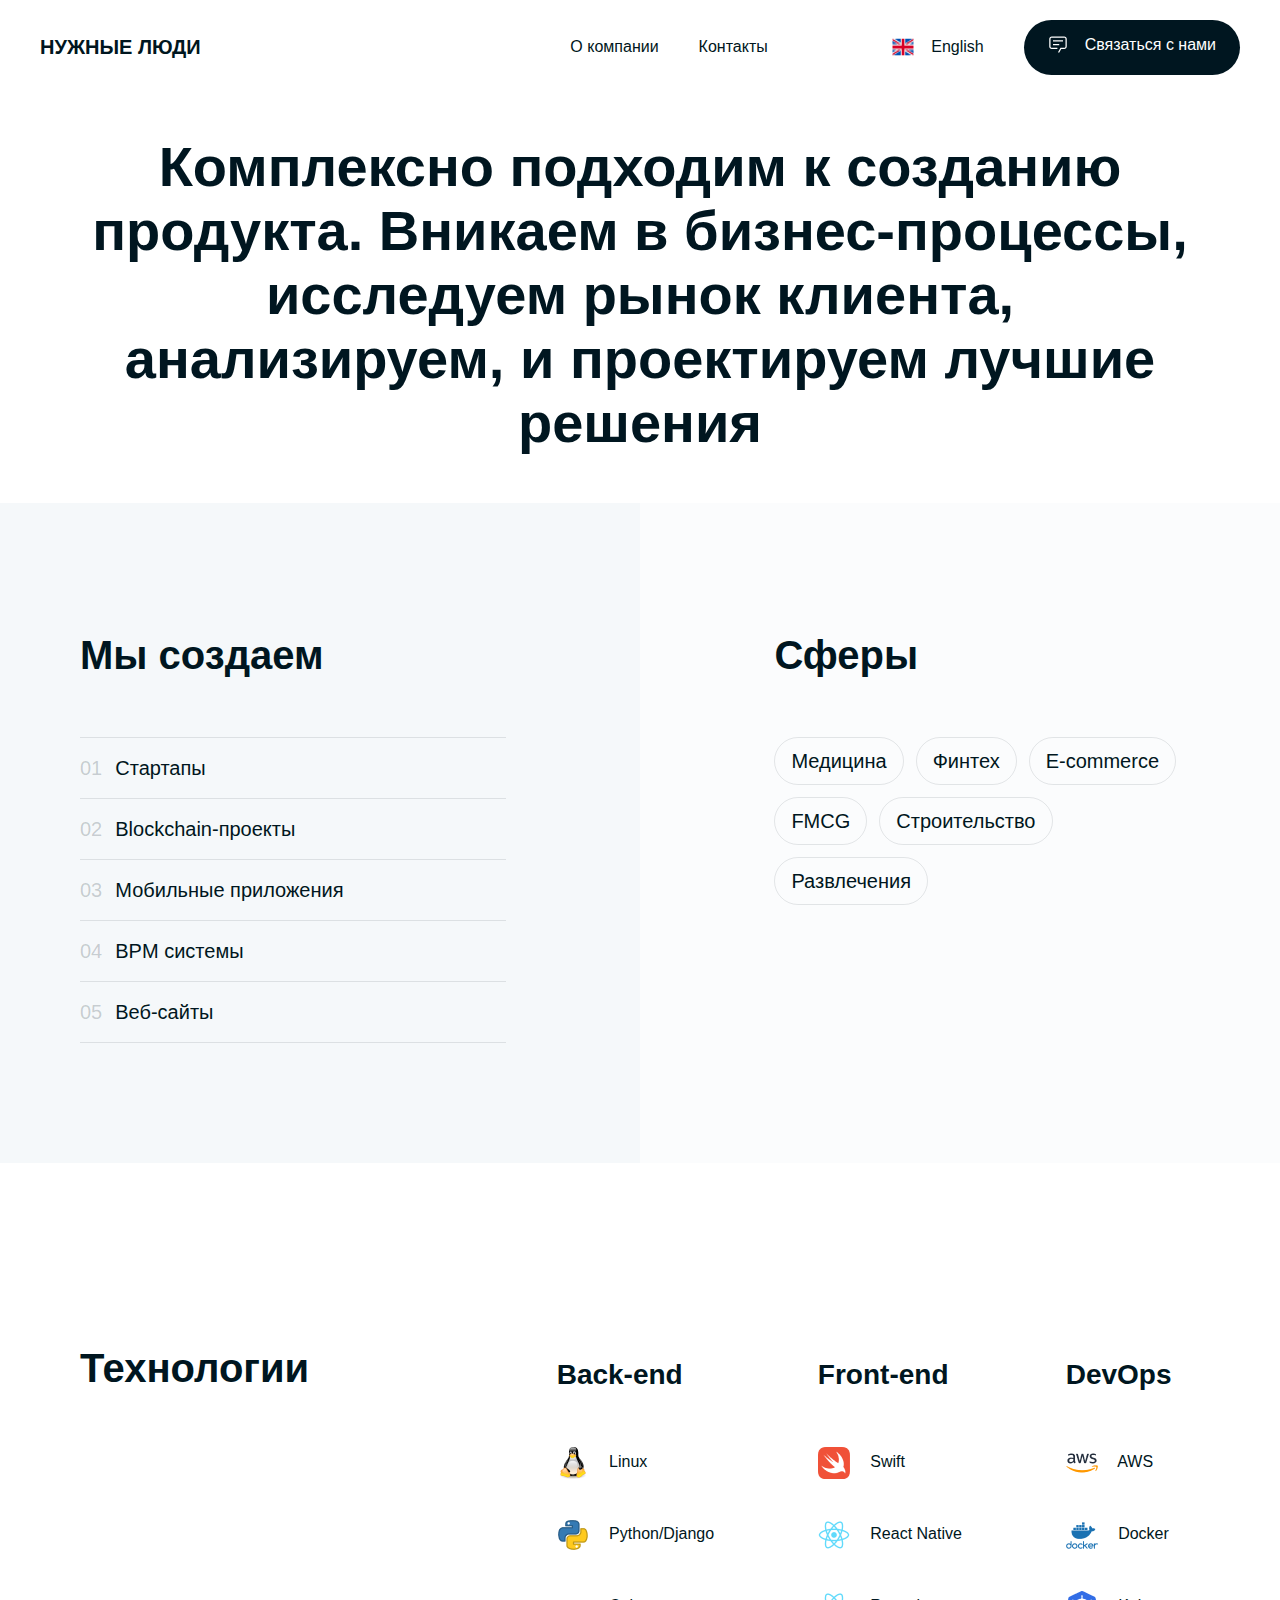
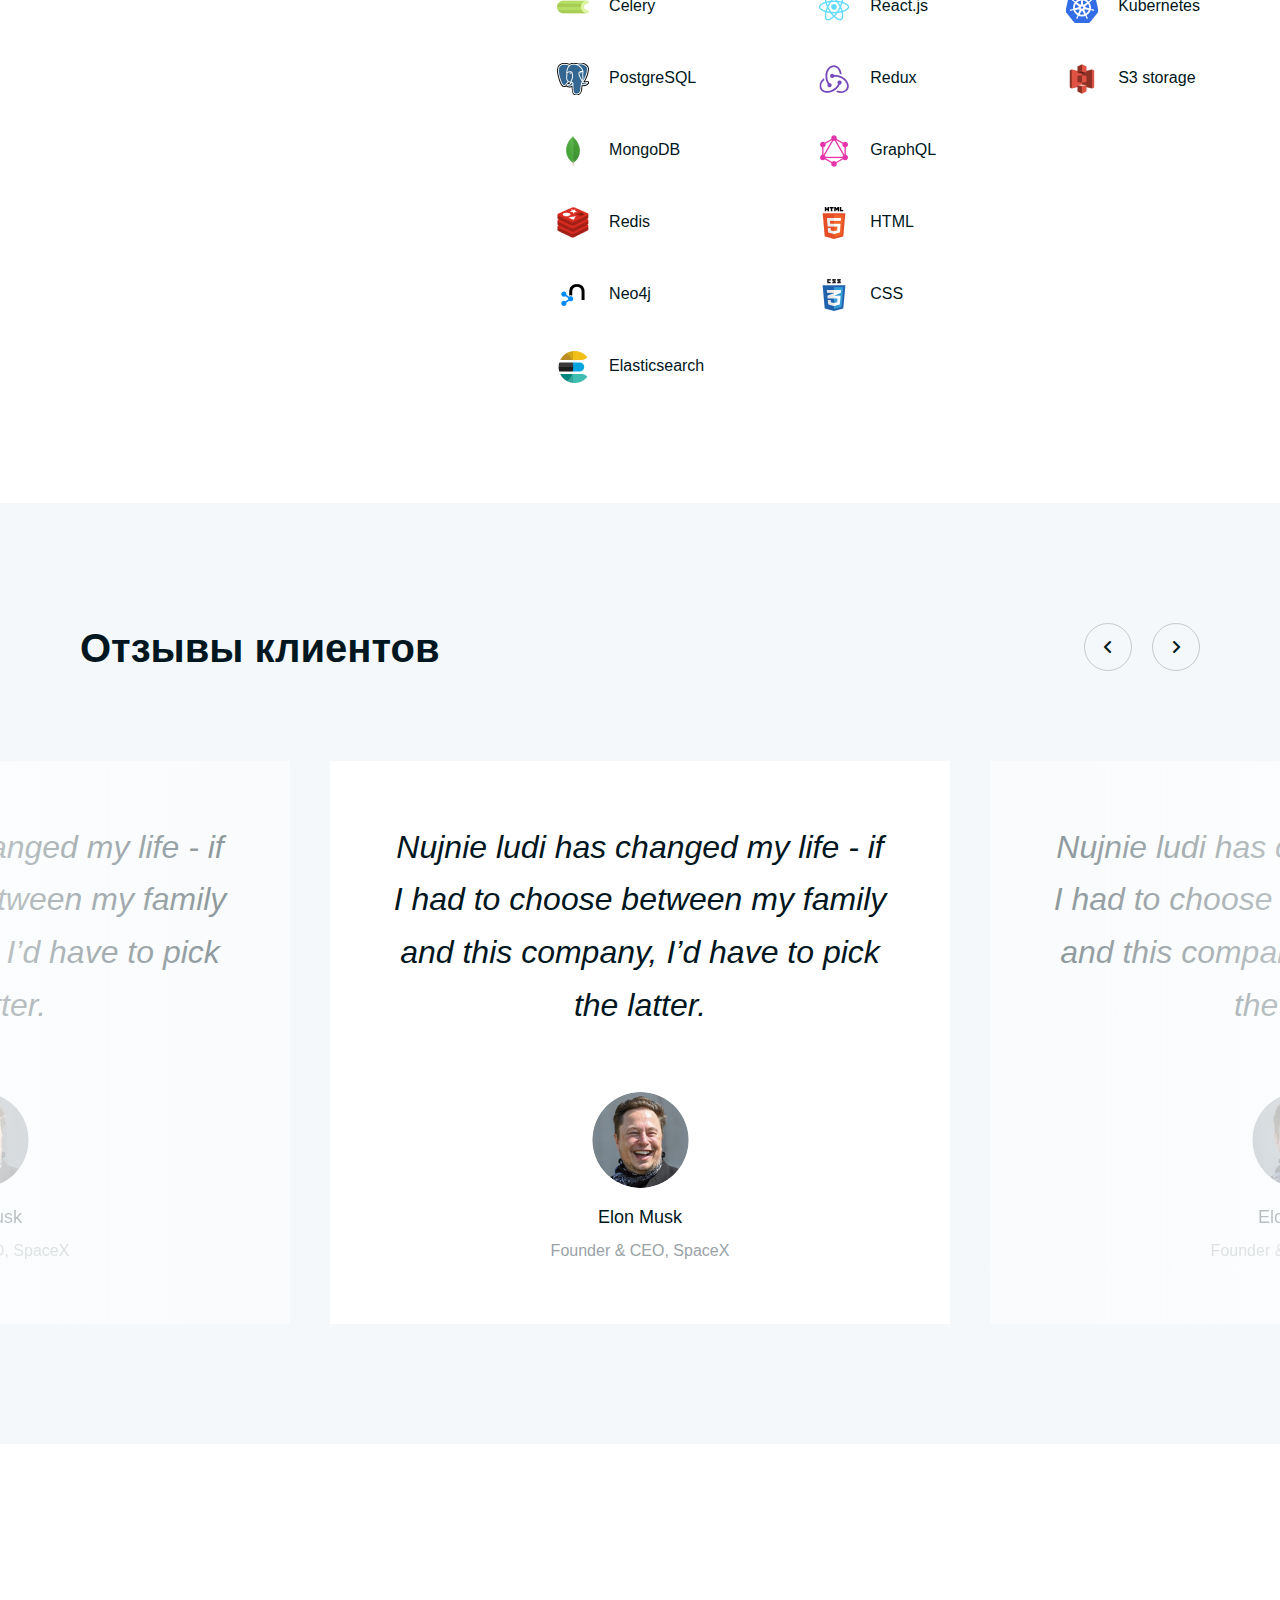
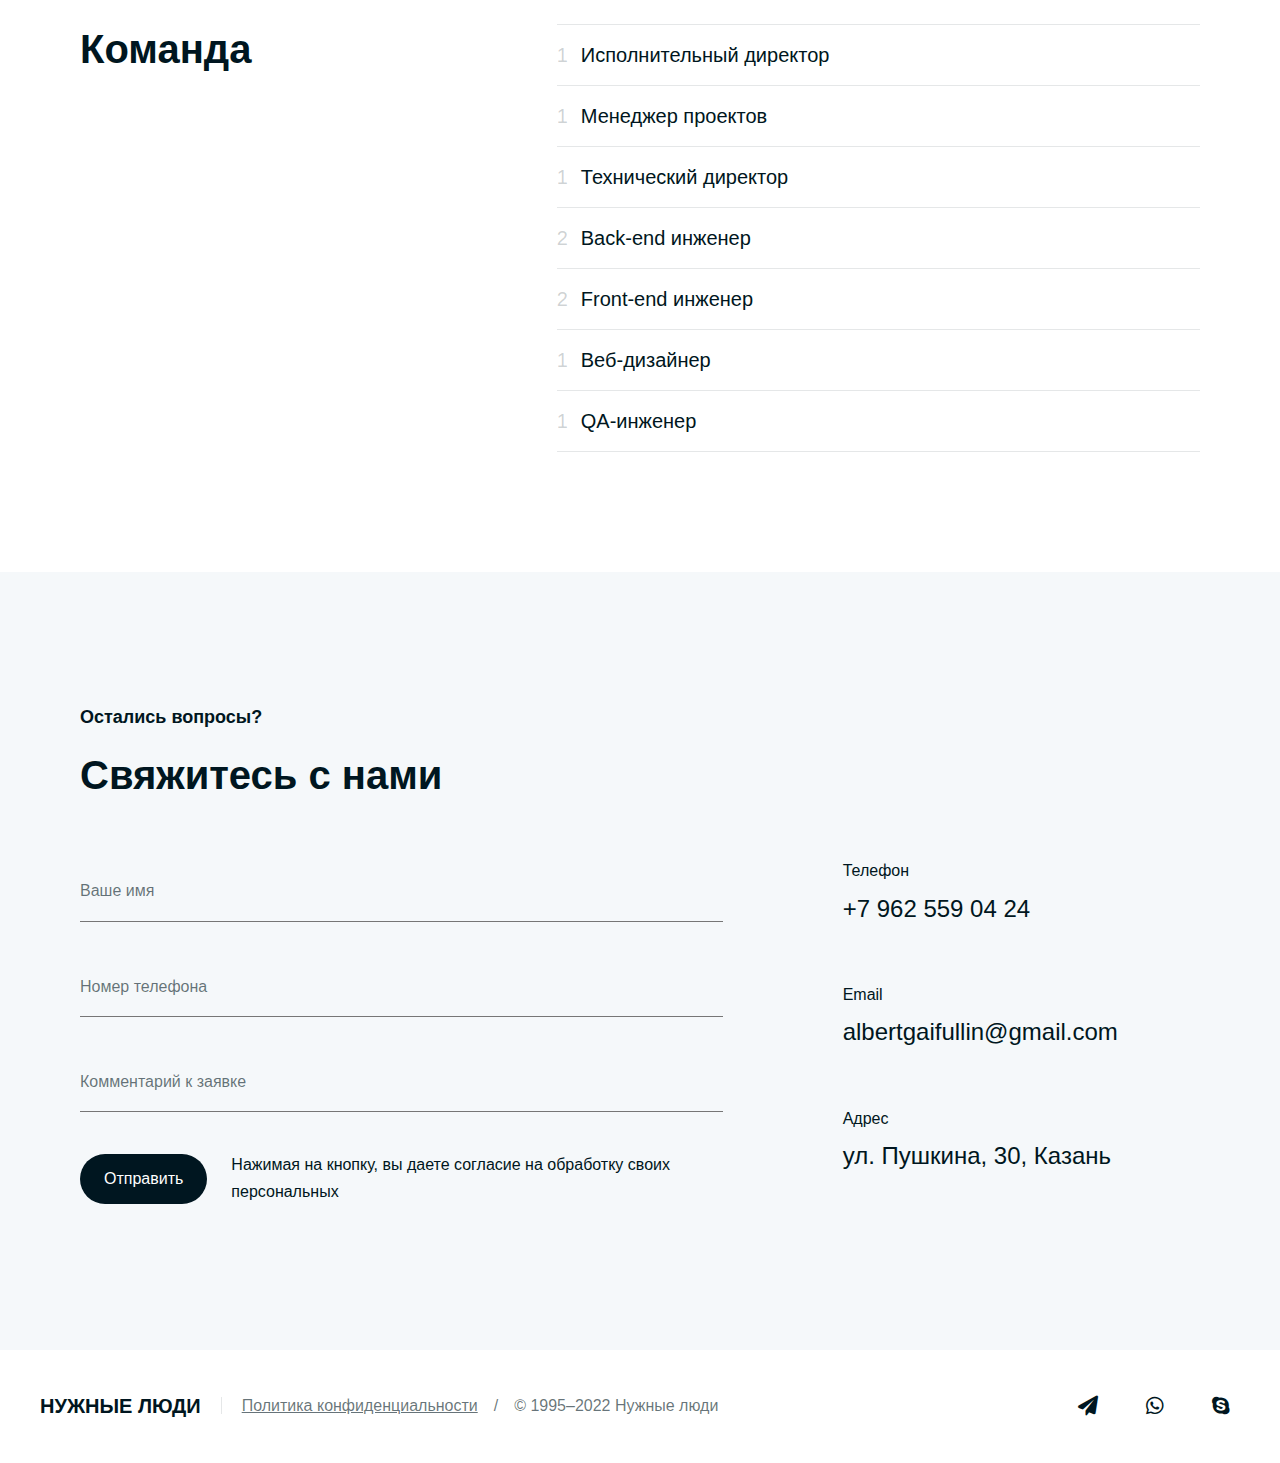
==== commit 0c792a42: "hotfix1" ====
--- a/about.html
+++ b/about.html
@@ -366,15 +366,13 @@
 		</section>
 		<footer>
 			<div class="footer-widget">
-				<a href="#" class="logo">
+				<a href="\" class="logo">
 					Нужные люди
 				</a>
 				<div class="copyrights">
 					<a href="#">Политика конфиденциальности</a>
 					<p>© 1995–2022 Нужные люди</p>
 				</div>
-			</div>
-			<div class="footer-widget">
 				<nav class="social">
 					<ul>
 						<li><a href="#"><i class="fa-solid fa-paper-plane"></i></a></li>
--- a/css/main.css
+++ b/css/main.css
@@ -156,6 +156,7 @@
 	margin-left: 13px;
 }
 /*header*/
+
 .mobile-menu{
 	display: none;
 	width: 24px;
@@ -221,9 +222,12 @@
     bottom: 20%;
     transition: 0.4s ease;
 }
+.uppercase{
+	text-transform: uppercase;
+}
 header{
 	background: #fff;
-	padding: 34px 40px;
+	padding: 20px 40px;
 	display: flex;
 	justify-content: space-between;
 	align-items: center;
@@ -469,6 +473,7 @@
 footer .footer-widget{
 	display: flex;
 	align-items: center;
+	width: 100%;
 }
 footer .copyrights{
 	color: rgba(0, 22, 32, 0.6);
--- a/css/media.css
+++ b/css/media.css
@@ -22,14 +22,34 @@
 
 /* md <= Large (lg) */
 @media (max-width : 992px) {
+	footer{
+		padding: 32px;
+	}
+	.social ul li a{
+		font-size: 23px;
+	}
+	footer .copyrights p{
+		margin-top: 16px;
+	}
+	.mt-sm-20{
+		margin-top: 20px;
+	}
+	section.cases{
+		padding-top: 0 !important;
+	}
+	.case{
+		margin-bottom: 24px;
+	}
 	.contacts .contact-widget {
 		margin-bottom: 40px;
 	}
 	.first-section{
-		margin: 20px 0;
+		margin: 44px 0 20px 0;
 	}
 	.case-filter button{
-		font-size: 16px;
+		font-size: 14px;
+		width: 100%;
+		padding: 7px 14px;
 	}
 	
 	footer,footer .footer-widget,footer .copyrights{
@@ -37,10 +57,12 @@
 		text-align: center;
 	}
 	footer .copyrights{
-		margin: 20px 0;
+		margin: 20px 0 0 0;
+		order: 1;
 	}
 	.social{
 		margin-top: 20px;
+		order: 0;
 	}
 	section.contact,section.cases,section.services,section.tech{
 		padding: 60px 0;
@@ -48,11 +70,10 @@
 	footer .copyrights p::before,footer .copyrights a::before{
 		content: none;
 	}
-	.case-filter button{
-		width: 100%;
-	}
 	.case-filter{
-		flex-flow: column;
+		overflow-x: auto;
+		white-space: nowrap;
+		justify-content: flex-start;
 	}
 	.first-section h1{
 		font-size: 36px;
@@ -61,9 +82,6 @@
 	h2{
 		font-size: 28px;
 	}
-	header,footer{
-		padding: 24px;
-	}
 	.form-group-double{
 		width: 100%;
 		flex-flow: column;
@@ -79,8 +97,8 @@
 	.contact-widgets{
 		margin-top: 40px;
 	}
-	.mt-sm-20{
-		margin-top: 40px;
+	.logo{
+		font-size: 16px;
 	}
 	.contact-widget{
 		margin-bottom: 24px;
@@ -130,10 +148,20 @@
 		align-items: flex-start;
 		margin: 0 24px;
 	}
+	.team{
+		padding: 64px 0;
+	}
+	.case-item {
+		margin-top: 24px;
+	}
+
 }
 
 /* sm <= Medium (md) */
 @media (max-width : 768px) {
+	.feedback-carousel .swiper-slide{
+		padding: 24px 16px;
+	}
 	.feedback-arrows{
 		justify-content: center;
 		margin-top: 20px;
@@ -141,13 +169,14 @@
 	}
 	.case-arrows{
 		justify-content: flex-start;
+		display: none;
 	}
 	.feedback-carousel{
 		margin-top: 20px;
 	}
 	.first-section h1{
-		font-size: 22px;
-		line-height: 24px;
+		font-size: 26px;
+		line-height: 32px;
 	}
 	.case .case-thumbnail img{
 		max-height: 330px;
@@ -157,7 +186,7 @@
 		padding: 0;
 	}
 	.service-item:last-child{
-		margin-top: 60px;
+		margin-top: 32px;
 	}
 	.services-list{
 		flex-flow: column;
@@ -166,12 +195,38 @@
 		width: 100%;
 	}
 	.feedback-carousel .swiper-slide p{
-		font-size: 22px;
+		font-size: 18px;
+		margin-bottom: 24px;
+	}
+	.tech-list{
+		margin-top: 20px;
+	}
+	.service-item ul{
+		margin-top: 32px;
+	}
+	.tech-list-info{
+		margin-bottom: 16px;
+	}
+	.bg-case{
+		padding-top: 32px;
+	}
+	.about-case,.result{
+		padding-top: 64px;
+	}
+	.mb-sm-30{
+		margin-bottom: 30px;
+	}
+	.result{
+		padding-bottom: 64px;
 	}
 }
 
 /* xs <= Small (sm) */
 @media (max-width : 576px) {
+	.p-sm-0{
+		padding-left: 0;
+		padding-right: 0;
+	}
 	.tech-list{
 		flex-flow: column;
 	}
@@ -184,7 +239,7 @@
 		flex-flow: wrap;
 	}
 	.tech-list-title{
-		margin-bottom: 20px;
+		margin-bottom: 0;
 	}
 	.tech-list-item{
 		margin-bottom: 20px;
@@ -200,6 +255,14 @@
 	}
 	.tech-list-info img{
 		margin-right: 5px;
+	}
+	header{
+		--bs-gutter-x: .625rem;
+		width: 100%;
+		padding-right: var(--bs-gutter-x,.75rem);
+		padding-left: var(--bs-gutter-x,.75rem);
+		margin-right: auto;
+		margin-left: auto;
 	}
 }
 
@@ -225,6 +288,12 @@
 @media (min-width : 992px) {
 	.hide-on-desk{
 		display: none;
+	}
+	.first-home h1{
+		text-align: center;
+	}
+	.footer-widget .social{
+		margin-left: auto;
 	}
 }
 
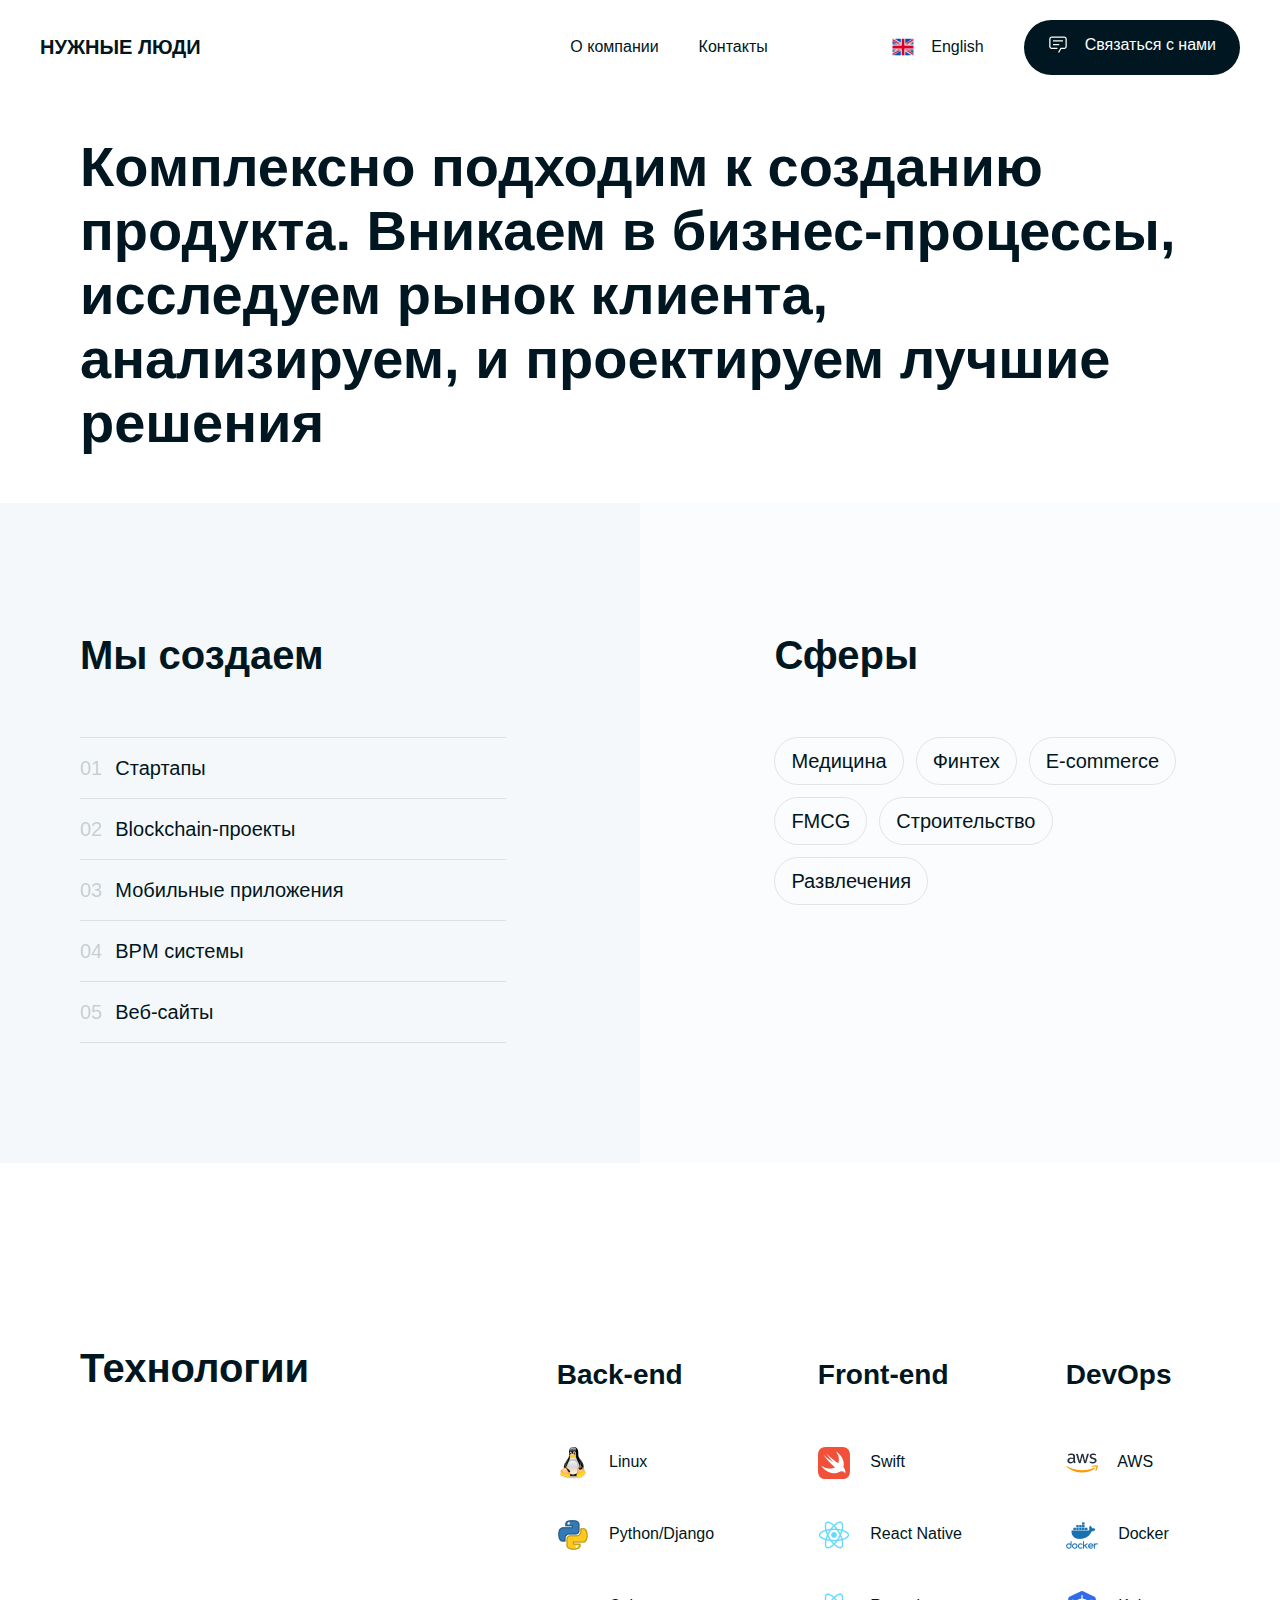
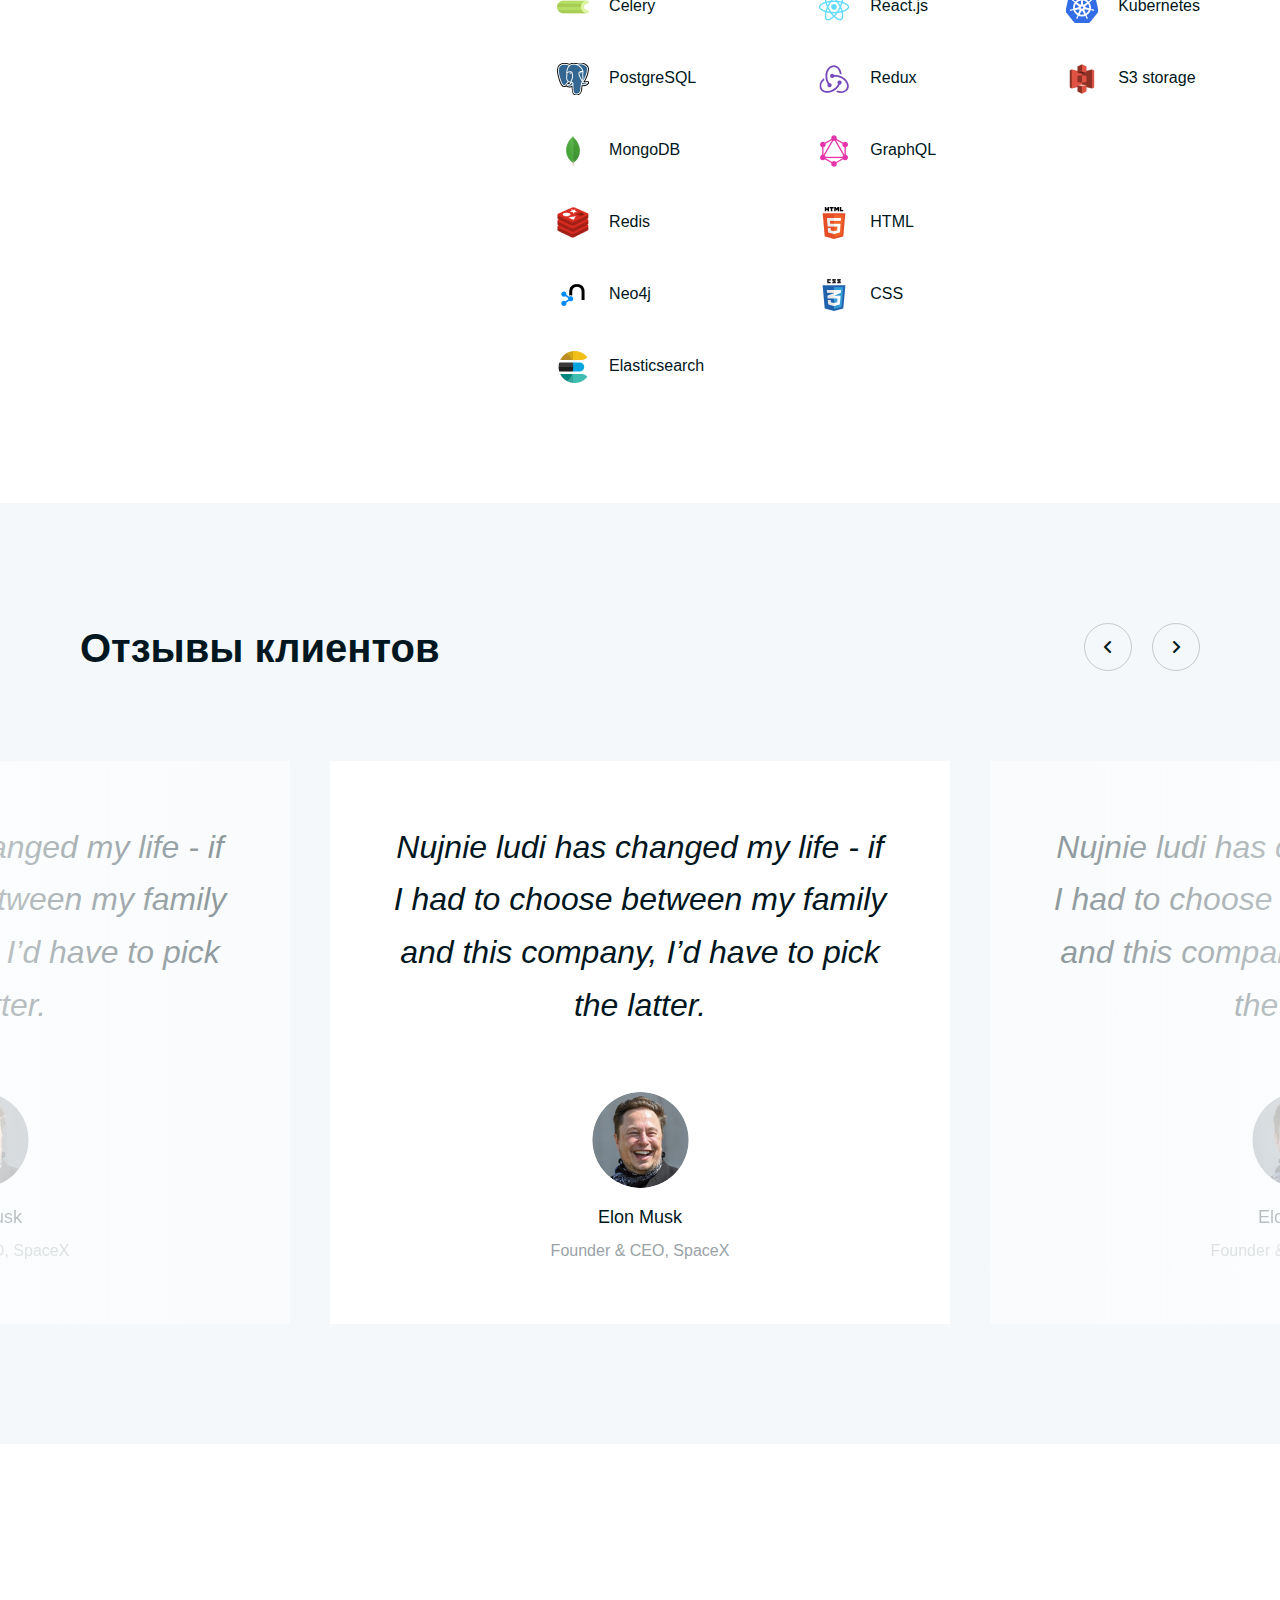
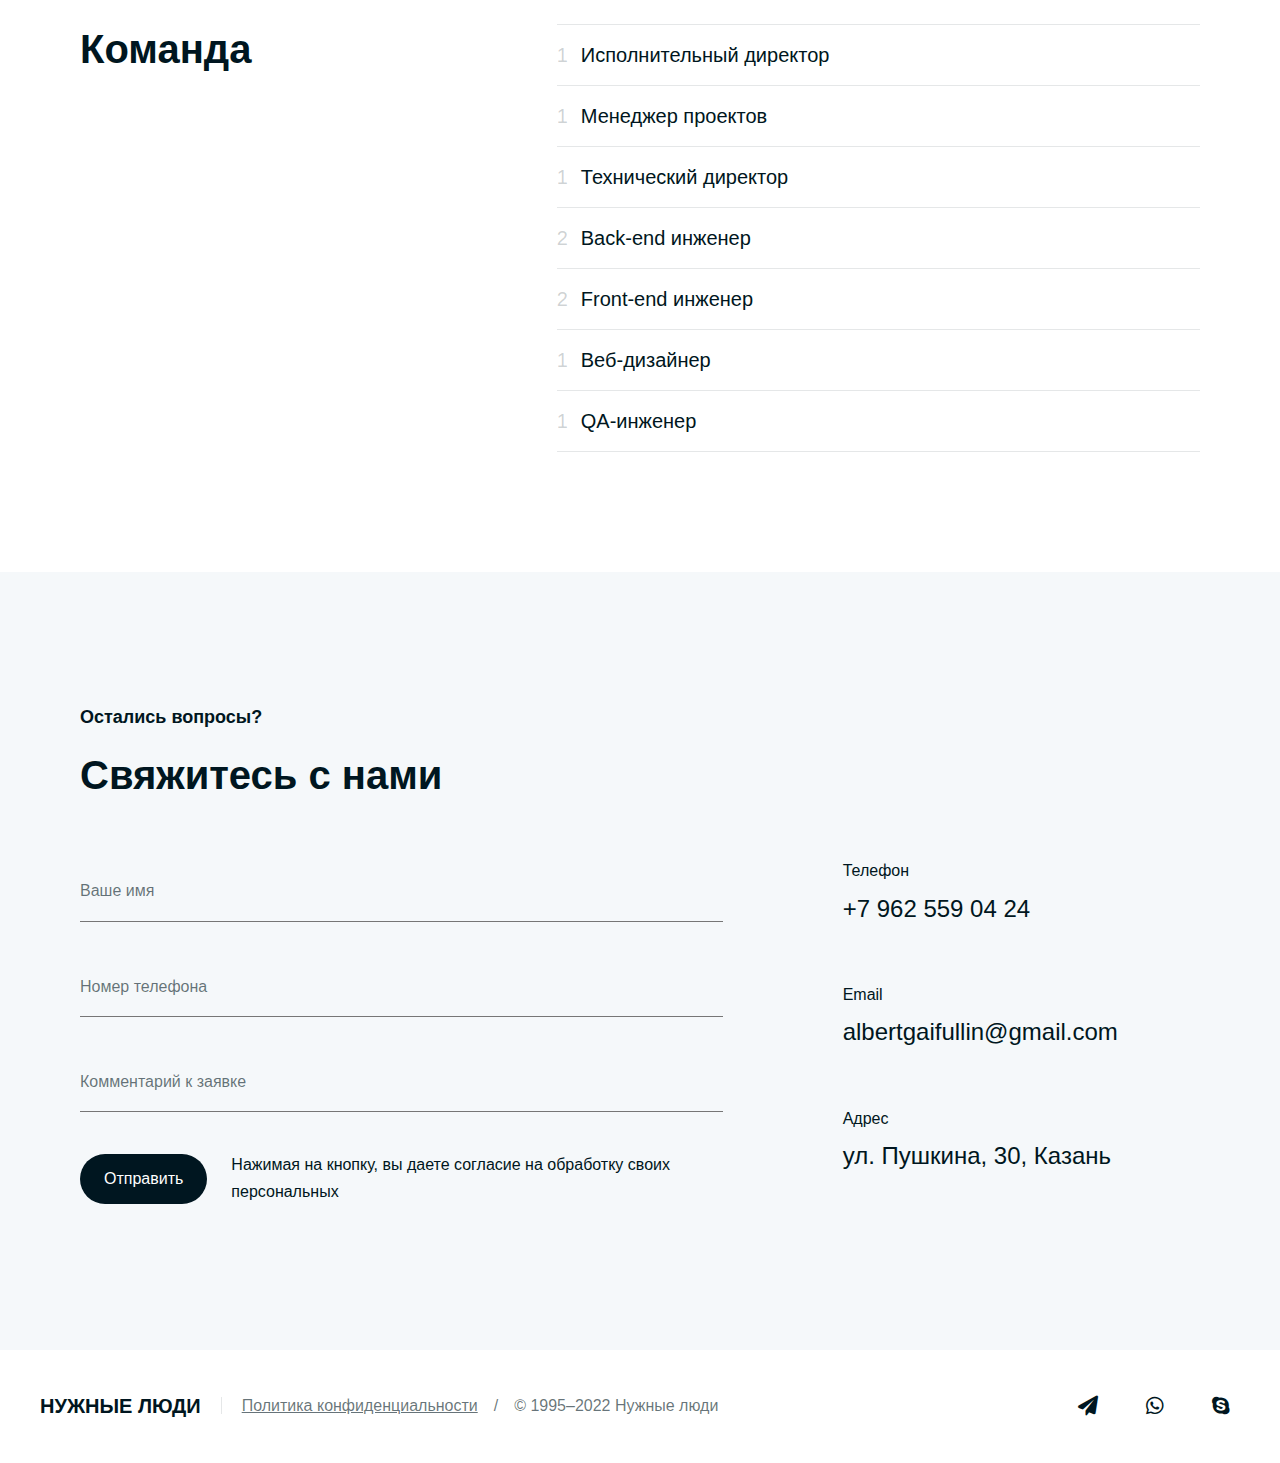
==== commit fac470ed: "hotfix2" ====
--- a/about.html
+++ b/about.html
@@ -92,7 +92,7 @@
 				</div>
 			</div>
 		</header>
-		<section class="first-section first-home">
+		<section class="first-section">
 			<div class="container">
 				<div class="row">
 					<div class="col-12">
--- a/css/media.css
+++ b/css/media.css
@@ -154,7 +154,16 @@
 	.case-item {
 		margin-top: 24px;
 	}
-
+	.contact-right,.contact-right .contact-btn{
+		width: 100%;
+	}
+	.contact-right .contact-btn{
+		background: #fff;
+		color: var(--accent);
+	}
+	.contact-btn::before{
+		content: url(../images/chat-white.svg);
+	}
 }
 
 /* sm <= Medium (md) */
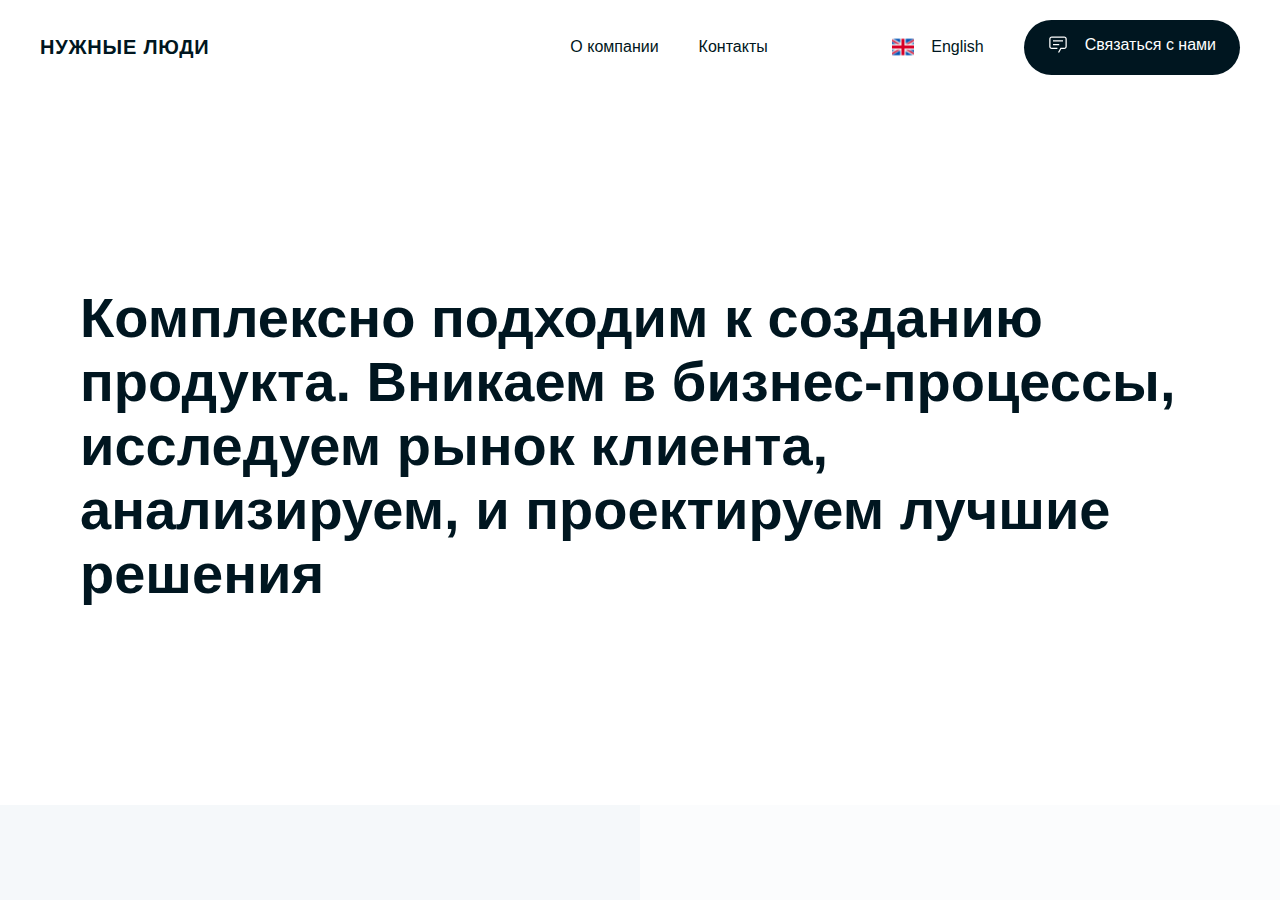
==== commit 9eb076fc: "hotfix3" ====
--- a/about.html
+++ b/about.html
@@ -50,17 +50,17 @@
 				<div class="header-info">
 					<div class="language">
 						<div class="active-language">
-							<img src="images/uk.png" alt="">
+							<img src="images/uk.svg" alt="">
 							<span>English</span>
 						</div>
 					</div>
 					<div class="language-list">
 						<div class="language-list-menu">
 							<div class="language-list-menu-item">
-								<a href="#"><img src="images/uk.png" alt="">Русский</a>
+								<a href="#"><img src="images/uk.svg" alt="">Русский</a>
 							</div>
 							<div class="language-list-menu-item">
-								<a href="#"><img src="images/uk.png" alt="">Китайский</a>
+								<a href="#"><img src="images/uk.svg" alt="">Китайский</a>
 							</div>
 						</div>
 					</div>
@@ -92,7 +92,7 @@
 				</div>
 			</div>
 		</header>
-		<section class="first-section">
+		<section class="first-section page-screen">
 			<div class="container">
 				<div class="row">
 					<div class="col-12">
@@ -371,7 +371,7 @@
 				</a>
 				<div class="copyrights">
 					<a href="#">Политика конфиденциальности</a>
-					<p>© 1995–2022 Нужные люди</p>
+					<p>© 2016–<span id="copyright-year"></span> Нужные люди</p>
 				</div>
 				<nav class="social">
 					<ul>
--- a/css/main.css
+++ b/css/main.css
@@ -40,16 +40,24 @@
 	color: var(--text);
 	min-width: 320px;
 	position: relative;
-	overflow: visible;
-}
+	margin: 0;
+  	overflow-x: hidden;
+
+}
+main{
+	height: 100vh;
+  overflow-y: auto;
+  overflow-x: hidden;
+}
+
 
 /* USER STYLES */
 section{
 	position: relative;
 }
-
-main{
-	overflow: hidden;
+html{ overflow-x: hidden;}
+img{
+   max-width:100%;
 }
 .image {
 	max-width: 100%;
@@ -109,6 +117,7 @@
     justify-content: center;
 	margin-bottom: 40px;
 }
+
 .case-filter button{
 	padding: 9px 16px;
 	border: 1px solid rgba(0, 22, 32, 0.1);
@@ -263,6 +272,10 @@
 	text-decoration: none;
 	transition: 0.4s ease;
 	text-transform: uppercase;
+	letter-spacing: 0.04em;
+}
+.case-screen{
+	height: 50vh;
 }
 .logo:hover{
 	opacity: 0.8;
@@ -283,6 +296,9 @@
 	align-items: center;
 	margin-right: 40px;
 }
+.header-info .language img,.language-list-menu-item img{
+	object-fit: cover;
+}
 .language-list-menu-item img{
 	margin-right: 17px;
 }
@@ -331,7 +347,9 @@
 	display: flex;
 	align-items: center;
 	margin: 40px 0;
-	height: 100%;
+}
+.page-screen{
+	height: 70vh;
 }
 .contact-right{
 	position: relative;
--- a/css/media.css
+++ b/css/media.css
@@ -44,7 +44,10 @@
 		margin-bottom: 40px;
 	}
 	.first-section{
-		margin: 44px 0 20px 0;
+		margin: 44px 0 0 0;
+	}
+	.case-filter{
+		padding: 20px 0;
 	}
 	.case-filter button{
 		font-size: 14px;
@@ -164,6 +167,23 @@
 	.contact-btn::before{
 		content: url(../images/chat-white.svg);
 	}
+	.case-filter button:first-child{
+		margin-left: 0;
+	}
+	.case-filter{
+		margin-bottom: 0;
+	}
+	.sticky {
+		top: 0;
+		position: -webkit-sticky;
+		position: sticky;
+		z-index: 2;
+		background: #fff;
+		
+	  }
+	 footer .fa-paper-plane{
+		 font-size: 20px;
+	 } 
 }
 
 /* sm <= Medium (md) */
@@ -227,6 +247,9 @@
 	}
 	.result{
 		padding-bottom: 64px;
+	}
+	.page-screen{
+		height: 50vh;
 	}
 }
 
@@ -304,6 +327,10 @@
 	.footer-widget .social{
 		margin-left: auto;
 	}
+	.case-filter {
+		margin-bottom: 40px;
+		padding-bottom: 0;
+	}
 }
 
 /* Extra large (xl) */
